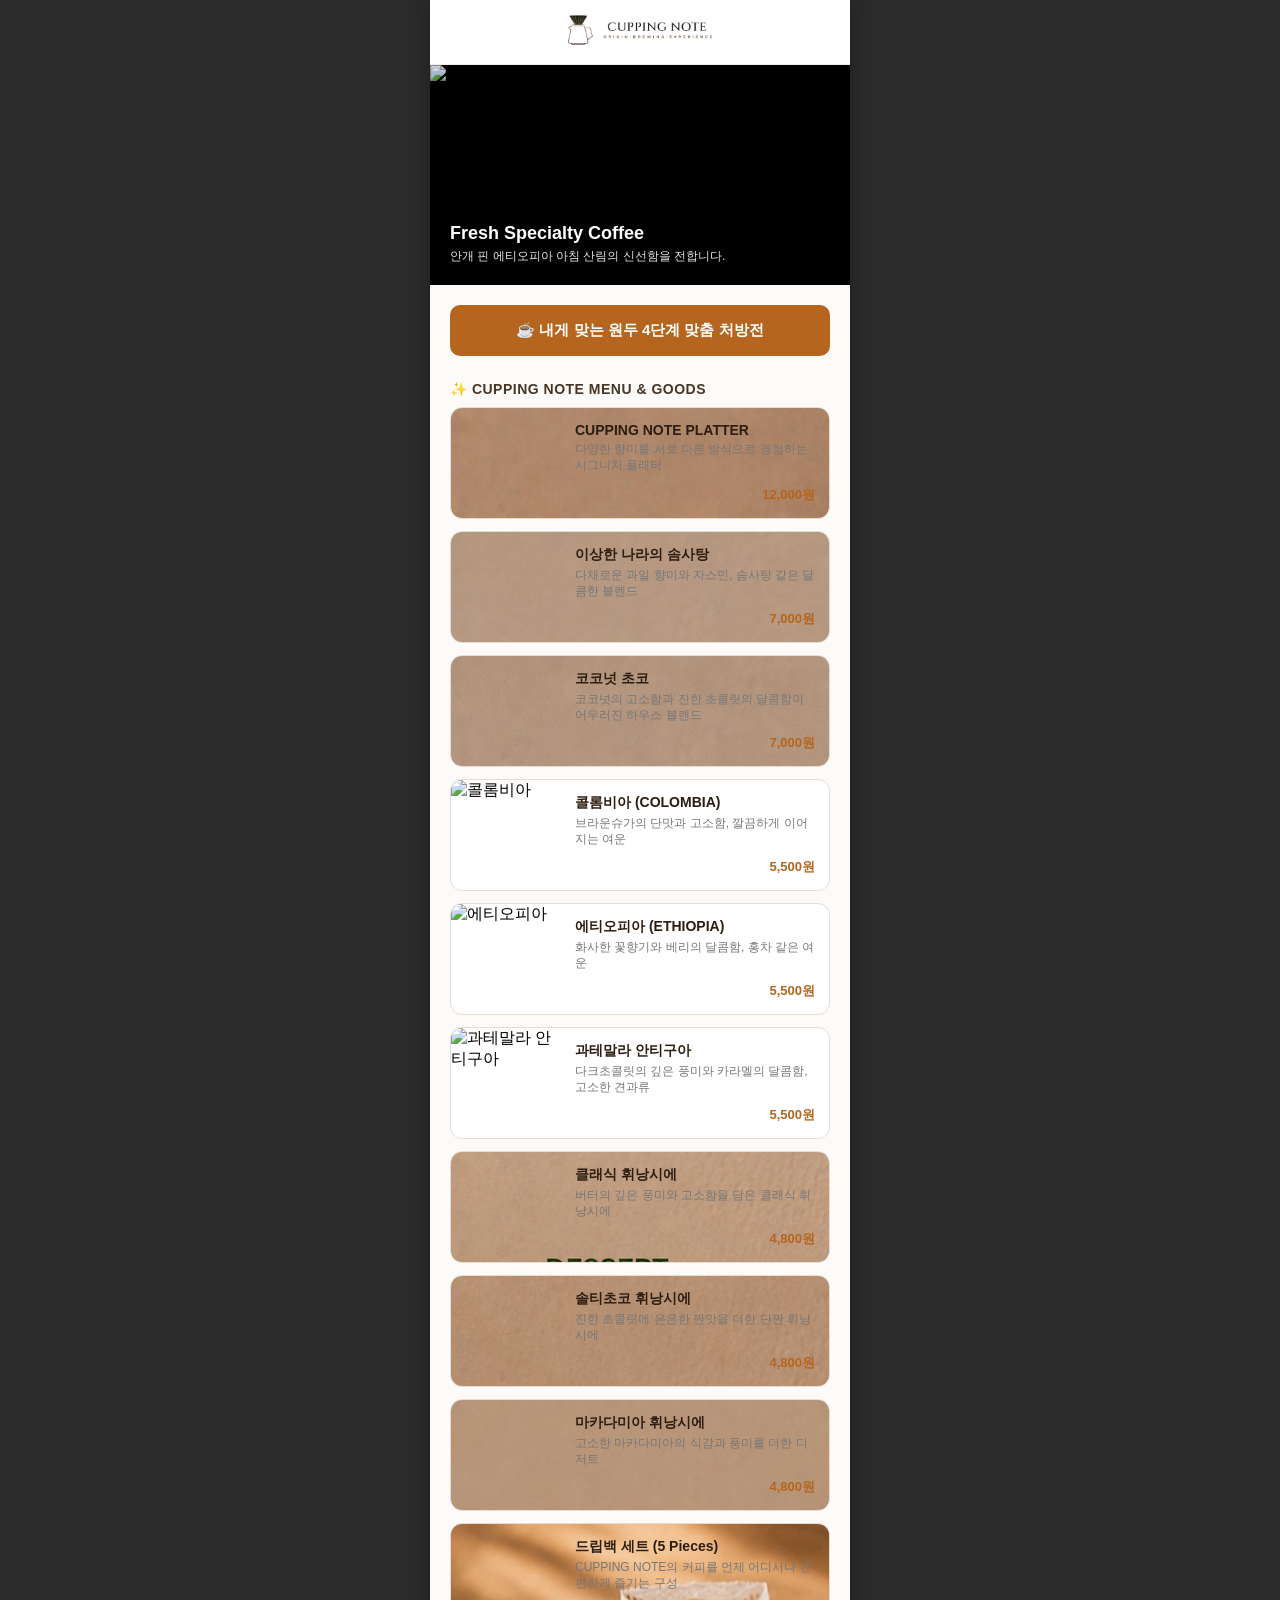
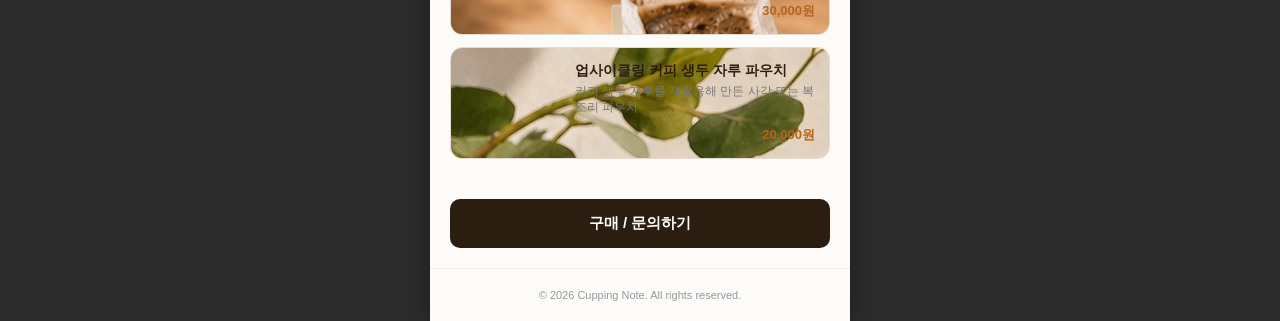
==== index.html @ 10b582a9 "Update index.html" ====
<!DOCTYPE html>
<html lang="ko">
<head>
    <meta charset="UTF-8">
    <meta name="viewport" content="width=device-width, initial-scale=1.0">
    <title>커핑노트 - Cupping Note</title>
    <link rel="stylesheet" href="style.css">
</head>
<body>

    <div class="mobile-container">
        <!-- 상단 로고 영역 -->
        <header>
            <img src="img/logo.png" alt="CUPPING NOTE" class="top-logo">
        </header>

        <!-- 감성 슬라이더 영역 -->
        <div class="slider-container">
            <div class="slider-track" id="sliderTrack">
                <div class="slide"><img src="https://images.unsplash.com/photo-1506744038136-46273834b3fb?auto=format&fit=crop&w=800&q=80" alt="안개 핀 아침 산림"></div>
                <div class="slide"><img src="https://images.unsplash.com/photo-1502082553048-f009c37129b9?auto=format&fit=crop&w=800&q=80" alt="에티오피아 아침 숲"></div>
                <div class="slide"><img src="https://images.unsplash.com/photo-1447933601403-0c6688de566e?auto=format&fit=crop&w=800&q=80" alt="신선한 로스팅 원두"></div>
                <div class="slide"><img src="https://images.unsplash.com/photo-1495474472287-4d71bcdd2085?auto=format&fit=crop&w=800&q=80" alt="스페셜티 커피 추출"></div>
            </div>
            <div class="slider-caption">
                <h2>Fresh Specialty Coffee</h2>
                <p>안개 핀 에티오피아 아침 산림의 신선함을 전합니다.</p>
            </div>
        </div>

        <!-- 4단계 원두 취향 진단 페이지로 가는 버튼 -->
        <div style="padding: 20px 20px 0 20px;">
            <button class="btn-order" onclick="location.href='recommend.html'" style="background-color: #b5651d; font-size: 15px; padding: 16px;">☕ 내게 맞는 원두 4단계 맞춤 처방전</button>
        </div>

        <!-- 전체 메뉴 리스트 -->
        <div class="section-title">✨ CUPPING NOTE MENU & GOODS</div>
        <div class="product-list">
            
            <!-- 플래터 -->
            <div class="product-card" onclick="location.href='detail.html?item=platter'">
                <div class="product-img-box">
                    <img src="img/KakaoTalk_20260820_190705199_06.jpg" alt="플래터">
                </div>
                <div class="product-info">
                    <div>
                        <div class="product-name">CUPPING NOTE PLATTER</div>
                        <div class="product-desc">다양한 향미를 서로 다른 방식으로 경험하는 시그니처 플래터</div>
                    </div>
                    <div class="product-price">12,000원</div>
                </div>
            </div>

            <!-- 스페셜 블렌드 1 -->
            <div class="product-card" onclick="location.href='detail.html?item=cottoncandy'">
                <div class="product-img-box">
                    <img src="img/KakaoTalk_20260821_161745910_08.jpg" alt="이상한 나라의 솜사탕">
                </div>
                <div class="product-info">
                    <div>
                        <div class="product-name">이상한 나라의 솜사탕</div>
                        <div class="product-desc">다채로운 과일 향미와 자스민, 솜사탕 같은 달콤한 블렌드</div>
                    </div>
                    <div class="product-price">7,000원</div>
                </div>
            </div>

            <!-- 스페셜 블렌드 2 -->
            <div class="product-card" onclick="location.href='detail.html?item=coconutchoco'">
                <div class="product-img-box">
                    <img src="img/KakaoTalk_20260821_161745910.jpg" alt="코코넛 초코">
                </div>
                <div class="product-info">
                    <div>
                        <div class="product-name">코코넛 초코</div>
                        <div class="product-desc">코코넛의 고소함과 진한 초콜릿의 달콤함이 어우러진 하우스 블렌드</div>
                    </div>
                    <div class="product-price">7,000원</div>
                </div>
            </div>

            <!-- 브루잉: 콜롬비아 -->
            <div class="product-card" onclick="location.href='detail.html?item=colombia'">
                <div class="product-img-box">
                    <img src="img/KakaoTalk_20260821_165741432_02.jpg" alt="콜롬비아">
                </div>
                <div class="product-info">
                    <div>
                        <div class="product-name">콜롬비아 (COLOMBIA)</div>
                        <div class="product-desc">브라운슈가의 단맛과 고소함, 깔끔하게 이어지는 여운</div>
                    </div>
                    <div class="product-price">5,500원</div>
                </div>
            </div>

            <!-- 브루잉: 에티오피아 -->
            <div class="product-card" onclick="location.href='detail.html?item=ethiopia'">
                <div class="product-img-box">
                    <img src="img/KakaoTalk_20260821_165741432_01.jpg" alt="에티오피아">
                </div>
                <div class="product-info">
                    <div>
                        <div class="product-name">에티오피아 (ETHIOPIA)</div>
                        <div class="product-desc">화사한 꽃향기와 베리의 달콤함, 홍차 같은 여운</div>
                    </div>
                    <div class="product-price">5,500원</div>
                </div>
            </div>

            <!-- 브루잉: 과테말라 -->
            <div class="product-card" onclick="location.href='detail.html?item=guatemala'">
                <div class="product-img-box">
                    <img src="img/KakaoTalk_20260821_165741432.jpg" alt="과테말라 안티구아">
                </div>
                <div class="product-info">
                    <div>
                        <div class="product-name">과테말라 안티구아</div>
                        <div class="product-desc">다크초콜릿의 깊은 풍미와 카라멜의 달콤함, 고소한 견과류</div>
                    </div>
                    <div class="product-price">5,500원</div>
                </div>
            </div>

            <!-- 디저트: 클래식 휘낭시에 -->
            <div class="product-card" onclick="location.href='detail.html?item=classic'">
                <div class="product-img-box">
                    <img src="img/KakaoTalk_20260821_161936784_04.jpg" alt="클래식 휘낭시에">
                </div>
                <div class="product-info">
                    <div>
                        <div class="product-name">클래식 휘낭시에</div>
                        <div class="product-desc">버터의 깊은 풍미와 고소함을 담은 클래식 휘낭시에</div>
                    </div>
                    <div class="product-price">4,800원</div>
                </div>
            </div>

            <!-- 디저트: 솔티초코 휘낭시에 -->
            <div class="product-card" onclick="location.href='detail.html?item=saltychoco'">
                <div class="product-img-box">
                    <img src="img/KakaoTalk_20260821_161936784_02.jpg" alt="솔티초코 휘낭시에">
                </div>
                <div class="product-info">
                    <div>
                        <div class="product-name">솔티초코 휘낭시에</div>
                        <div class="product-desc">진한 초콜릿에 은은한 짠맛을 더한 단짠 휘낭시에</div>
                    </div>
                    <div class="product-price">4,800원</div>
                </div>
            </div>

            <!-- 디저트: 마카다미아 휘낭시에 -->
            <div class="product-card" onclick="location.href='detail.html?item=macadamia'">
                <div class="product-img-box">
                    <img src="img/KakaoTalk_20260821_161936784.jpg" alt="마카다미아 휘낭시에">
                </div>
                <div class="product-info">
                    <div>
                        <div class="product-name">마카다미아 휘낭시에</div>
                        <div class="product-desc">고소한 마카다미아의 식감과 풍미를 더한 디저트</div>
                    </div>
                    <div class="product-price">4,800원</div>
                </div>
            </div>

            <!-- 굿즈: 드립백 세트 -->
            <div class="product-card" onclick="location.href='detail.html?item=dripbagset'">
                <div class="product-img-box">
                    <img src="img/KakaoTalk_20260820_190705199.jpg" alt="드립백 세트">
                </div>
                <div class="product-info">
                    <div>
                        <div class="product-name">드립백 세트 (5 Pieces)</div>
                        <div class="product-desc">CUPPING NOTE의 커피를 언제 어디서나 간편하게 즐기는 구성</div>
                    </div>
                    <div class="product-price">30,000원</div>
                </div>
            </div>

            <!-- 굿즈: 업사이클링 파우치 -->
            <div class="product-card" onclick="location.href='detail.html?item=pouch'">
                <div class="product-img-box">
                    <img src="img/KakaoTalk_20260821_161634935_06.jpg" alt="업사이클링 파우치">
                </div>
                <div class="product-info">
                    <div>
                        <div class="product-name">업사이클링 커피 생두 자루 파우치</div>
                        <div class="product-desc">커피 생두 자루를 재활용해 만든 사각 또는 복조리 파우치</div>
                    </div>
                    <div class="product-price">20,000원</div>
                </div>
            </div>

        </div>

        <div class="order-btn-area">
            <button class="btn-order" onclick="alert('문의하기 서비스 준비중입니다.')">구매 / 문의하기</button>
        </div>

        <footer>
            &copy; 2026 Cupping Note. All rights reserved.
        </footer>
    </div>

    <script>
        const track = document.getElementById('sliderTrack');
        const slides = document.querySelectorAll('.slide');
        let currentIndex = 0;
        function moveSlider() {
            currentIndex++;
            if (currentIndex >= slides.length) { currentIndex = 0; }
            track.style.transform = `translateX(-${currentIndex * 100}%)`;
        }
        setInterval(moveSlider, 3000);
    </script>
</body>
</html>
---- style.css ----
/* 기본 초기화 및 폰트 설정 */
* {
    box-sizing: border-box;
    margin: 0;
    padding: 0;
    font-family: 'Apple SD Gothic Neo', 'Malgun Gothic', sans-serif;
}

body {
    background-color: #2b2b2b;
    display: flex;
    justify-content: center;
    align-items: center;
    min-height: 100vh;
}

/* 모바일 화면 컨테이너 (스마트폰 비율) */
.mobile-container {
    width: 100%;
    max-width: 420px;
    background-color: #fcfbfa;
    min-height: 100vh;
    box-shadow: 0 0 20px rgba(0,0,0,0.3);
    position: relative;
    display: flex;
    flex-direction: column;
    justify-content: space-between;
}

/* 상단 로고 영역 */
header {
    background-color: #ffffff;
    padding: 15px;
    text-align: center;
    border-bottom: 1px solid #eee;
}

.top-logo {
    height: 30px;
    object-fit: contain;
}

/* 감성 슬라이더 영역 */
.slider-container {
    position: relative;
    width: 100%;
    height: 220px;
    overflow: hidden;
    background-color: #000;
}

.slider-track {
    display: flex;
    width: 100%;
    height: 100%;
    transition: transform 0.5s ease-in-out;
}

.slide {
    min-width: 100%;
    height: 100%;
}

.slide img {
    width: 100%;
    height: 100%;
    object-fit: cover;
    opacity: 0.85;
}

.slider-caption {
    position: absolute;
    bottom: 20px;
    left: 20px;
    color: #ffffff;
    text-shadow: 0 2px 4px rgba(0,0,0,0.6);
}

.slider-caption h2 {
    font-size: 18px;
    margin-bottom: 4px;
}

.slider-caption p {
    font-size: 12px;
    opacity: 0.9;
}

/* 섹션 타이틀 */
.section-title {
    padding: 25px 20px 10px 20px;
    font-size: 14px;
    font-weight: 700;
    color: #4a3525;
    letter-spacing: 0.5px;
}

/* 상품 리스트 영역 */
.product-list {
    padding: 0 20px 20px 20px;
    display: flex;
    flex-direction: column;
    gap: 12px;
}

/* 개별 상품 카드 */
.product-card {
    display: flex;
    background: #ffffff;
    border: 1px solid #e5dcd3;
    border-radius: 12px;
    overflow: hidden;
    cursor: pointer;
    transition: transform 0.1s ease, box-shadow 0.1s ease;
}

.product-card:active {
    transform: scale(0.98);
}

.product-img-box {
    flex-shrink: 0;
    width: 110px;
    height: 110px;
}

.product-info {
    padding: 14px;
    display: flex;
    flex-direction: column;
    justify-content: space-between;
    flex-grow: 1;
}

.product-name {
    font-size: 14px;
    font-weight: 700;
    color: #2c1d11;
    margin-bottom: 4px;
}

.product-desc {
    font-size: 12px;
    color: #777777;
    line-height: 1.3;
    display: -webkit-box;
    -webkit-line-clamp: 2;
    -webkit-box-orient: vertical;
    overflow: hidden;
}

.product-price {
    font-size: 13px;
    font-weight: 700;
    color: #b5651d;
    text-align: right;
}

/* 하단 주문 버튼 영역 */
.order-btn-area {
    padding: 20px;
}

.btn-order {
    width: 100%;
    padding: 15px;
    background-color: #2c1d11;
    color: #ffffff;
    border: none;
    border-radius: 10px;
    font-size: 15px;
    font-weight: 600;
    cursor: pointer;
    text-align: center;
    transition: background 0.2s;
}

.btn-order:hover {
    background-color: #4a3525;
}

/* 푸터 */
footer {
    text-align: center;
    padding: 20px;
    font-size: 11px;
    color: #999;
    border-top: 1px solid #eee;
    background: #fcfbfa;
}
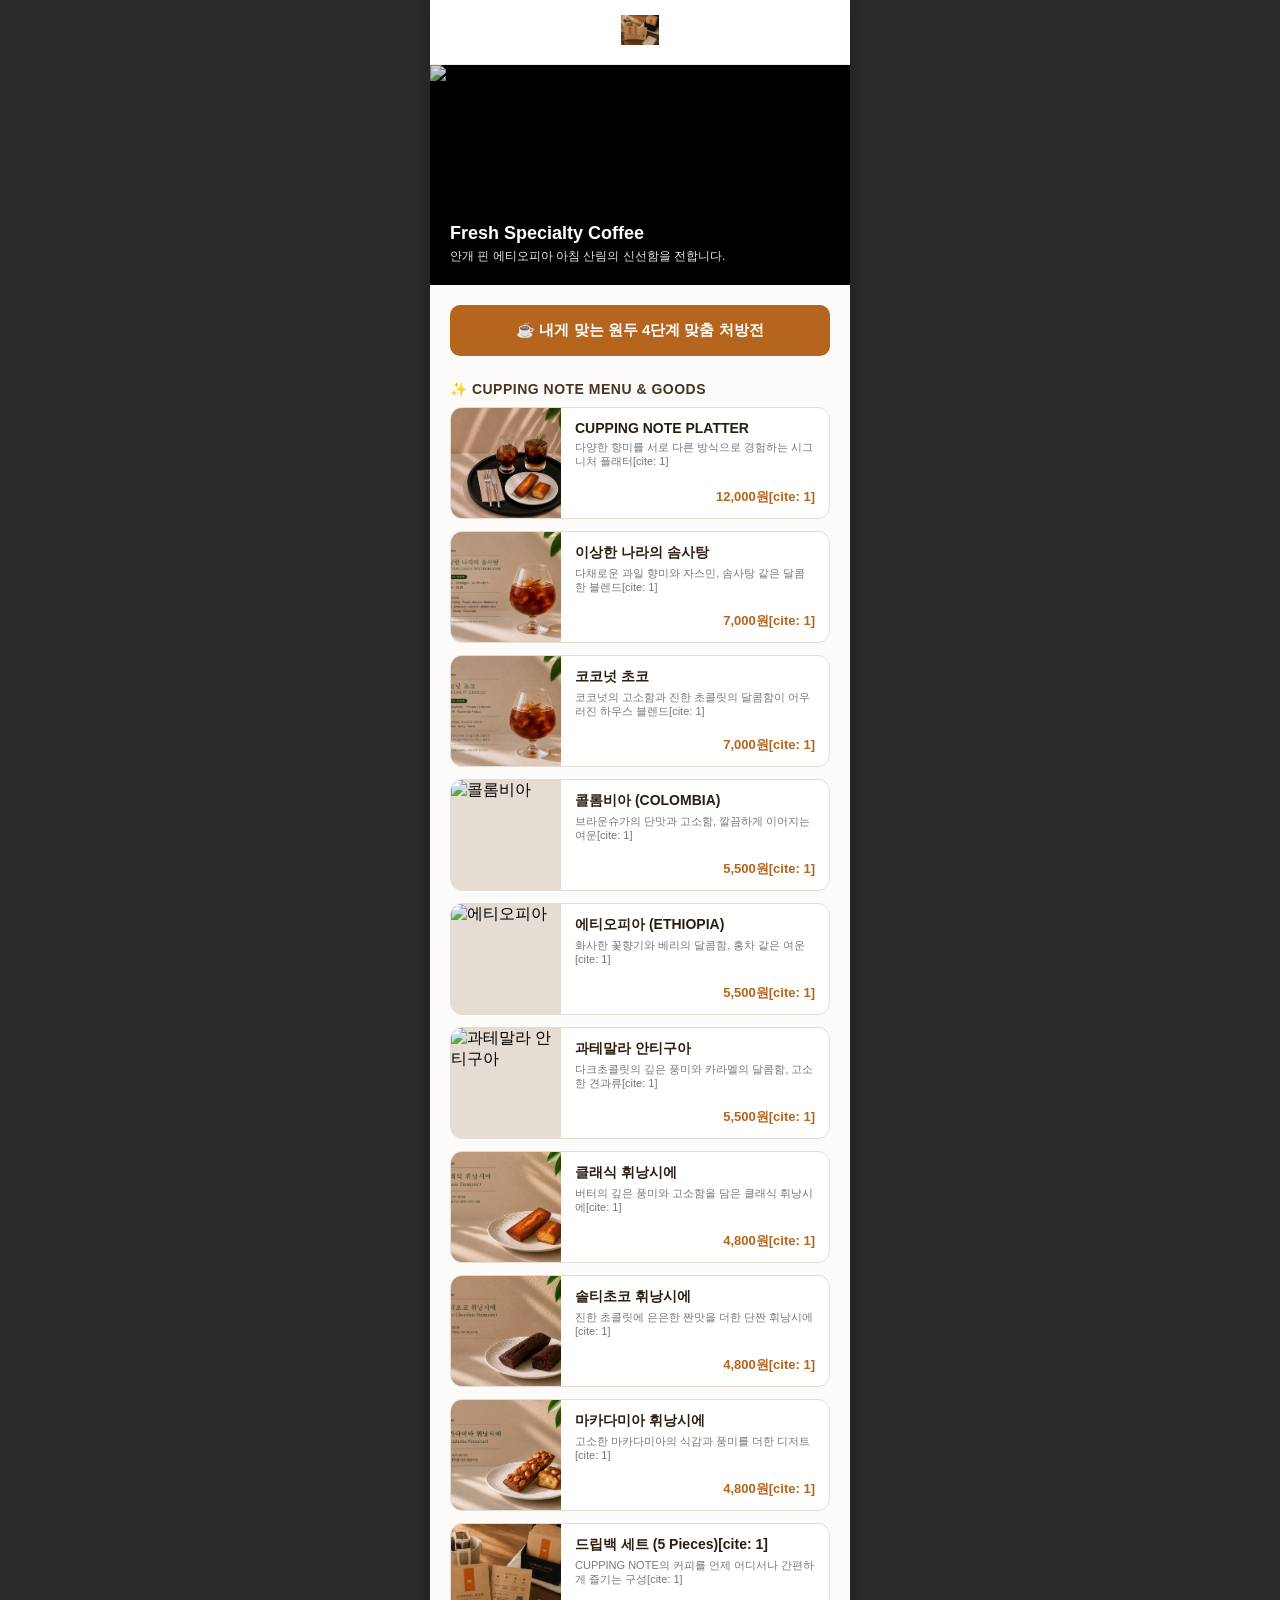
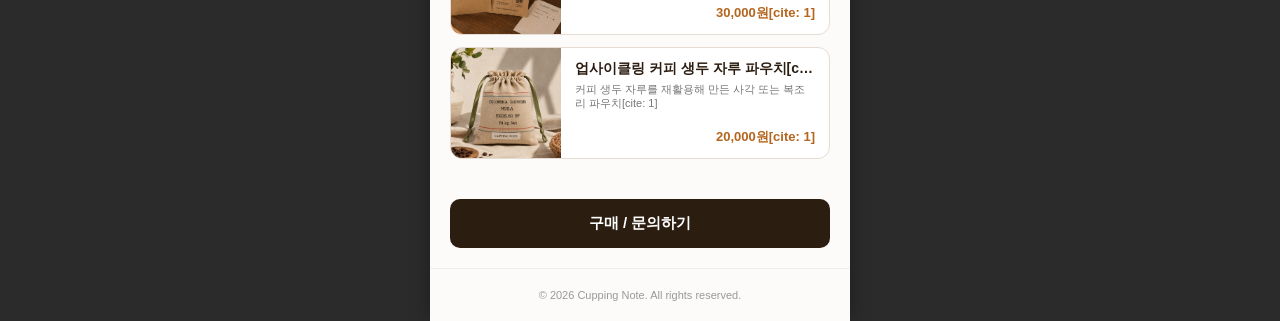
==== commit 7a5399e1: "Update index.html" ====
--- a/index.html
+++ b/index.html
@@ -11,7 +11,7 @@
     <div class="mobile-container">
         <!-- 상단 로고 영역 -->
         <header>
-            <img src="img/logo.png" alt="CUPPING NOTE" class="top-logo">
+            <img src="img/KakaoTalk_20260820_190705199.jpg" alt="CUPPING NOTE" class="top-logo">
         </header>
 
         <!-- 감성 슬라이더 영역 -->
@@ -45,9 +45,9 @@
                 <div class="product-info">
                     <div>
                         <div class="product-name">CUPPING NOTE PLATTER</div>
-                        <div class="product-desc">다양한 향미를 서로 다른 방식으로 경험하는 시그니처 플래터</div>
-                    </div>
-                    <div class="product-price">12,000원</div>
+                        <div class="product-desc">다양한 향미를 서로 다른 방식으로 경험하는 시그니처 플래터[cite: 1]</div>
+                    </div>
+                    <div class="product-price">12,000원[cite: 1]</div>
                 </div>
             </div>
 
@@ -59,9 +59,9 @@
                 <div class="product-info">
                     <div>
                         <div class="product-name">이상한 나라의 솜사탕</div>
-                        <div class="product-desc">다채로운 과일 향미와 자스민, 솜사탕 같은 달콤한 블렌드</div>
-                    </div>
-                    <div class="product-price">7,000원</div>
+                        <div class="product-desc">다채로운 과일 향미와 자스민, 솜사탕 같은 달콤한 블렌드[cite: 1]</div>
+                    </div>
+                    <div class="product-price">7,000원[cite: 1]</div>
                 </div>
             </div>
 
@@ -73,9 +73,9 @@
                 <div class="product-info">
                     <div>
                         <div class="product-name">코코넛 초코</div>
-                        <div class="product-desc">코코넛의 고소함과 진한 초콜릿의 달콤함이 어우러진 하우스 블렌드</div>
-                    </div>
-                    <div class="product-price">7,000원</div>
+                        <div class="product-desc">코코넛의 고소함과 진한 초콜릿의 달콤함이 어우러진 하우스 블렌드[cite: 1]</div>
+                    </div>
+                    <div class="product-price">7,000원[cite: 1]</div>
                 </div>
             </div>
 
@@ -87,9 +87,9 @@
                 <div class="product-info">
                     <div>
                         <div class="product-name">콜롬비아 (COLOMBIA)</div>
-                        <div class="product-desc">브라운슈가의 단맛과 고소함, 깔끔하게 이어지는 여운</div>
-                    </div>
-                    <div class="product-price">5,500원</div>
+                        <div class="product-desc">브라운슈가의 단맛과 고소함, 깔끔하게 이어지는 여운[cite: 1]</div>
+                    </div>
+                    <div class="product-price">5,500원[cite: 1]</div>
                 </div>
             </div>
 
@@ -101,9 +101,9 @@
                 <div class="product-info">
                     <div>
                         <div class="product-name">에티오피아 (ETHIOPIA)</div>
-                        <div class="product-desc">화사한 꽃향기와 베리의 달콤함, 홍차 같은 여운</div>
-                    </div>
-                    <div class="product-price">5,500원</div>
+                        <div class="product-desc">화사한 꽃향기와 베리의 달콤함, 홍차 같은 여운[cite: 1]</div>
+                    </div>
+                    <div class="product-price">5,500원[cite: 1]</div>
                 </div>
             </div>
 
@@ -115,9 +115,9 @@
                 <div class="product-info">
                     <div>
                         <div class="product-name">과테말라 안티구아</div>
-                        <div class="product-desc">다크초콜릿의 깊은 풍미와 카라멜의 달콤함, 고소한 견과류</div>
-                    </div>
-                    <div class="product-price">5,500원</div>
+                        <div class="product-desc">다크초콜릿의 깊은 풍미와 카라멜의 달콤함, 고소한 견과류[cite: 1]</div>
+                    </div>
+                    <div class="product-price">5,500원[cite: 1]</div>
                 </div>
             </div>
 
@@ -129,9 +129,9 @@
                 <div class="product-info">
                     <div>
                         <div class="product-name">클래식 휘낭시에</div>
-                        <div class="product-desc">버터의 깊은 풍미와 고소함을 담은 클래식 휘낭시에</div>
-                    </div>
-                    <div class="product-price">4,800원</div>
+                        <div class="product-desc">버터의 깊은 풍미와 고소함을 담은 클래식 휘낭시에[cite: 1]</div>
+                    </div>
+                    <div class="product-price">4,800원[cite: 1]</div>
                 </div>
             </div>
 
@@ -143,9 +143,9 @@
                 <div class="product-info">
                     <div>
                         <div class="product-name">솔티초코 휘낭시에</div>
-                        <div class="product-desc">진한 초콜릿에 은은한 짠맛을 더한 단짠 휘낭시에</div>
-                    </div>
-                    <div class="product-price">4,800원</div>
+                        <div class="product-desc">진한 초콜릿에 은은한 짠맛을 더한 단짠 휘낭시에[cite: 1]</div>
+                    </div>
+                    <div class="product-price">4,800원[cite: 1]</div>
                 </div>
             </div>
 
@@ -157,9 +157,9 @@
                 <div class="product-info">
                     <div>
                         <div class="product-name">마카다미아 휘낭시에</div>
-                        <div class="product-desc">고소한 마카다미아의 식감과 풍미를 더한 디저트</div>
-                    </div>
-                    <div class="product-price">4,800원</div>
+                        <div class="product-desc">고소한 마카다미아의 식감과 풍미를 더한 디저트[cite: 1]</div>
+                    </div>
+                    <div class="product-price">4,800원[cite: 1]</div>
                 </div>
             </div>
 
@@ -170,10 +170,10 @@
                 </div>
                 <div class="product-info">
                     <div>
-                        <div class="product-name">드립백 세트 (5 Pieces)</div>
-                        <div class="product-desc">CUPPING NOTE의 커피를 언제 어디서나 간편하게 즐기는 구성</div>
-                    </div>
-                    <div class="product-price">30,000원</div>
+                        <div class="product-name">드립백 세트 (5 Pieces)[cite: 1]</div>
+                        <div class="product-desc">CUPPING NOTE의 커피를 언제 어디서나 간편하게 즐기는 구성[cite: 1]</div>
+                    </div>
+                    <div class="product-price">30,000원[cite: 1]</div>
                 </div>
             </div>
 
@@ -184,10 +184,10 @@
                 </div>
                 <div class="product-info">
                     <div>
-                        <div class="product-name">업사이클링 커피 생두 자루 파우치</div>
-                        <div class="product-desc">커피 생두 자루를 재활용해 만든 사각 또는 복조리 파우치</div>
-                    </div>
-                    <div class="product-price">20,000원</div>
+                        <div class="product-name">업사이클링 커피 생두 자루 파우치[cite: 1]</div>
+                        <div class="product-desc">커피 생두 자루를 재활용해 만든 사각 또는 복조리 파우치[cite: 1]</div>
+                    </div>
+                    <div class="product-price">20,000원[cite: 1]</div>
                 </div>
             </div>
 
--- a/style.css
+++ b/style.css
@@ -103,9 +103,10 @@
     gap: 12px;
 }
 
-/* 개별 상품 카드 */
+/* 개별 상품 카드 구조 고정 */
 .product-card {
     display: flex;
+    align-items: stretch;
     background: #ffffff;
     border: 1px solid #e5dcd3;
     border-radius: 12px;
@@ -118,18 +119,33 @@
     transform: scale(0.98);
 }
 
+/* 이미지 박스 크기 및 비율 엄격 고정 */
 .product-img-box {
-    flex-shrink: 0;
+    flex: 0 0 110px;
     width: 110px;
     height: 110px;
-}
-
+    background: #e5dcd3;
+    position: relative;
+    overflow: hidden;
+}
+
+.product-img-box img {
+    position: absolute;
+    top: 0;
+    left: 0;
+    width: 100%;
+    height: 100%;
+    object-fit: cover;
+}
+
+/* 상품 텍스트 정보 영역 */
 .product-info {
-    padding: 14px;
+    padding: 12px 14px;
     display: flex;
     flex-direction: column;
     justify-content: space-between;
     flex-grow: 1;
+    min-width: 0; /* 텍스트 넘침 방지 */
 }
 
 .product-name {
@@ -137,10 +153,13 @@
     font-weight: 700;
     color: #2c1d11;
     margin-bottom: 4px;
+    white-space: nowrap;
+    overflow: hidden;
+    text-overflow: ellipsis;
 }
 
 .product-desc {
-    font-size: 12px;
+    font-size: 11px;
     color: #777777;
     line-height: 1.3;
     display: -webkit-box;
@@ -154,6 +173,7 @@
     font-weight: 700;
     color: #b5651d;
     text-align: right;
+    margin-top: 4px;
 }
 
 /* 하단 주문 버튼 영역 */
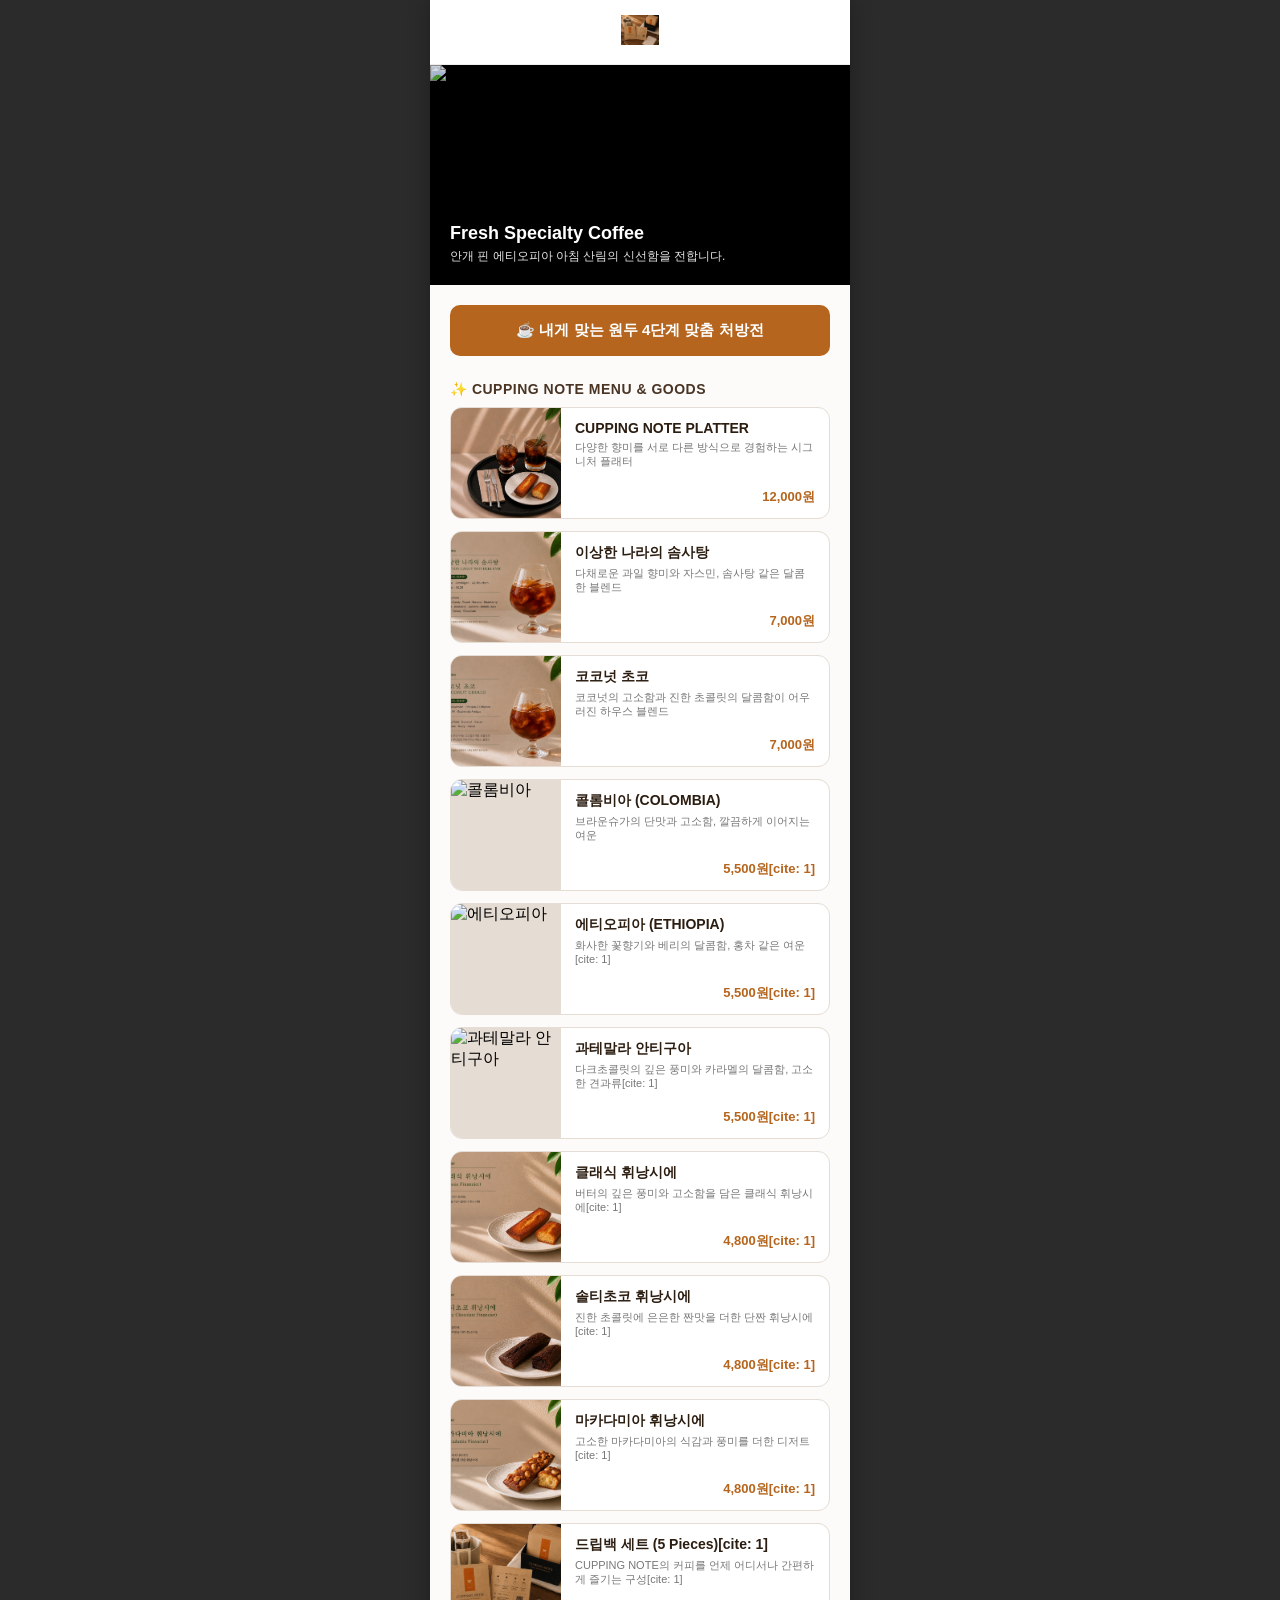
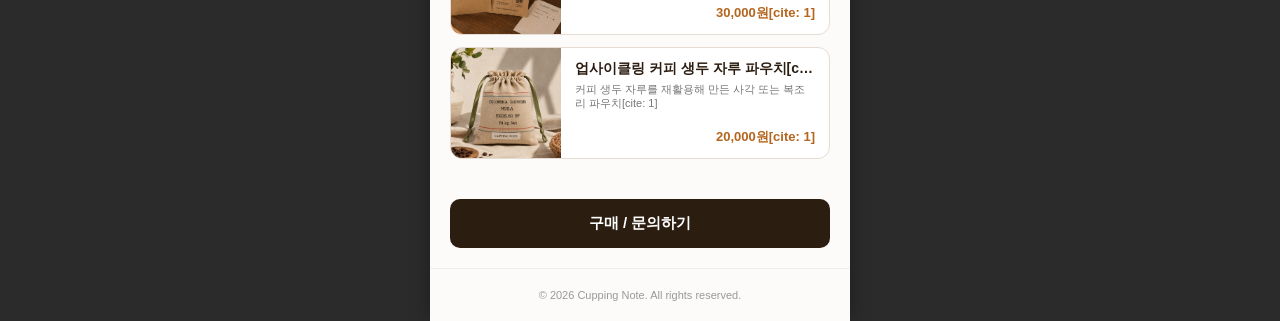
==== commit ef76961e: "Update index.html" ====
--- a/index.html
+++ b/index.html
@@ -45,9 +45,9 @@
                 <div class="product-info">
                     <div>
                         <div class="product-name">CUPPING NOTE PLATTER</div>
-                        <div class="product-desc">다양한 향미를 서로 다른 방식으로 경험하는 시그니처 플래터[cite: 1]</div>
-                    </div>
-                    <div class="product-price">12,000원[cite: 1]</div>
+                        <div class="product-desc">다양한 향미를 서로 다른 방식으로 경험하는 시그니처 플래터</div>
+                    </div>
+                    <div class="product-price">12,000원</div>
                 </div>
             </div>
 
@@ -59,9 +59,9 @@
                 <div class="product-info">
                     <div>
                         <div class="product-name">이상한 나라의 솜사탕</div>
-                        <div class="product-desc">다채로운 과일 향미와 자스민, 솜사탕 같은 달콤한 블렌드[cite: 1]</div>
-                    </div>
-                    <div class="product-price">7,000원[cite: 1]</div>
+                        <div class="product-desc">다채로운 과일 향미와 자스민, 솜사탕 같은 달콤한 블렌드</div>
+                    </div>
+                    <div class="product-price">7,000원</div>
                 </div>
             </div>
 
@@ -73,21 +73,21 @@
                 <div class="product-info">
                     <div>
                         <div class="product-name">코코넛 초코</div>
-                        <div class="product-desc">코코넛의 고소함과 진한 초콜릿의 달콤함이 어우러진 하우스 블렌드[cite: 1]</div>
-                    </div>
-                    <div class="product-price">7,000원[cite: 1]</div>
+                        <div class="product-desc">코코넛의 고소함과 진한 초콜릿의 달콤함이 어우러진 하우스 블렌드</div>
+                    </div>
+                    <div class="product-price">7,000원</div>
                 </div>
             </div>
 
             <!-- 브루잉: 콜롬비아 -->
             <div class="product-card" onclick="location.href='detail.html?item=colombia'">
                 <div class="product-img-box">
-                    <img src="img/KakaoTalk_20260821_165741432_02.jpg" alt="콜롬비아">
+                    <img src="img/KakaoTalk_20260821_165741432_02_2.jpg" alt="콜롬비아">
                 </div>
                 <div class="product-info">
                     <div>
                         <div class="product-name">콜롬비아 (COLOMBIA)</div>
-                        <div class="product-desc">브라운슈가의 단맛과 고소함, 깔끔하게 이어지는 여운[cite: 1]</div>
+                        <div class="product-desc">브라운슈가의 단맛과 고소함, 깔끔하게 이어지는 여운</div>
                     </div>
                     <div class="product-price">5,500원[cite: 1]</div>
                 </div>
@@ -96,7 +96,7 @@
             <!-- 브루잉: 에티오피아 -->
             <div class="product-card" onclick="location.href='detail.html?item=ethiopia'">
                 <div class="product-img-box">
-                    <img src="img/KakaoTalk_20260821_165741432_01.jpg" alt="에티오피아">
+                    <img src="img/KakaoTalk_20260821_165741432_02.jpg" alt="에티오피아">
                 </div>
                 <div class="product-info">
                     <div>
@@ -110,7 +110,7 @@
             <!-- 브루잉: 과테말라 -->
             <div class="product-card" onclick="location.href='detail.html?item=guatemala'">
                 <div class="product-img-box">
-                    <img src="img/KakaoTalk_20260821_165741432.jpg" alt="과테말라 안티구아">
+                    <img src="img/KakaoTalk_20260821_165741432_2.jpg" alt="과테말라 안티구아">
                 </div>
                 <div class="product-info">
                     <div>
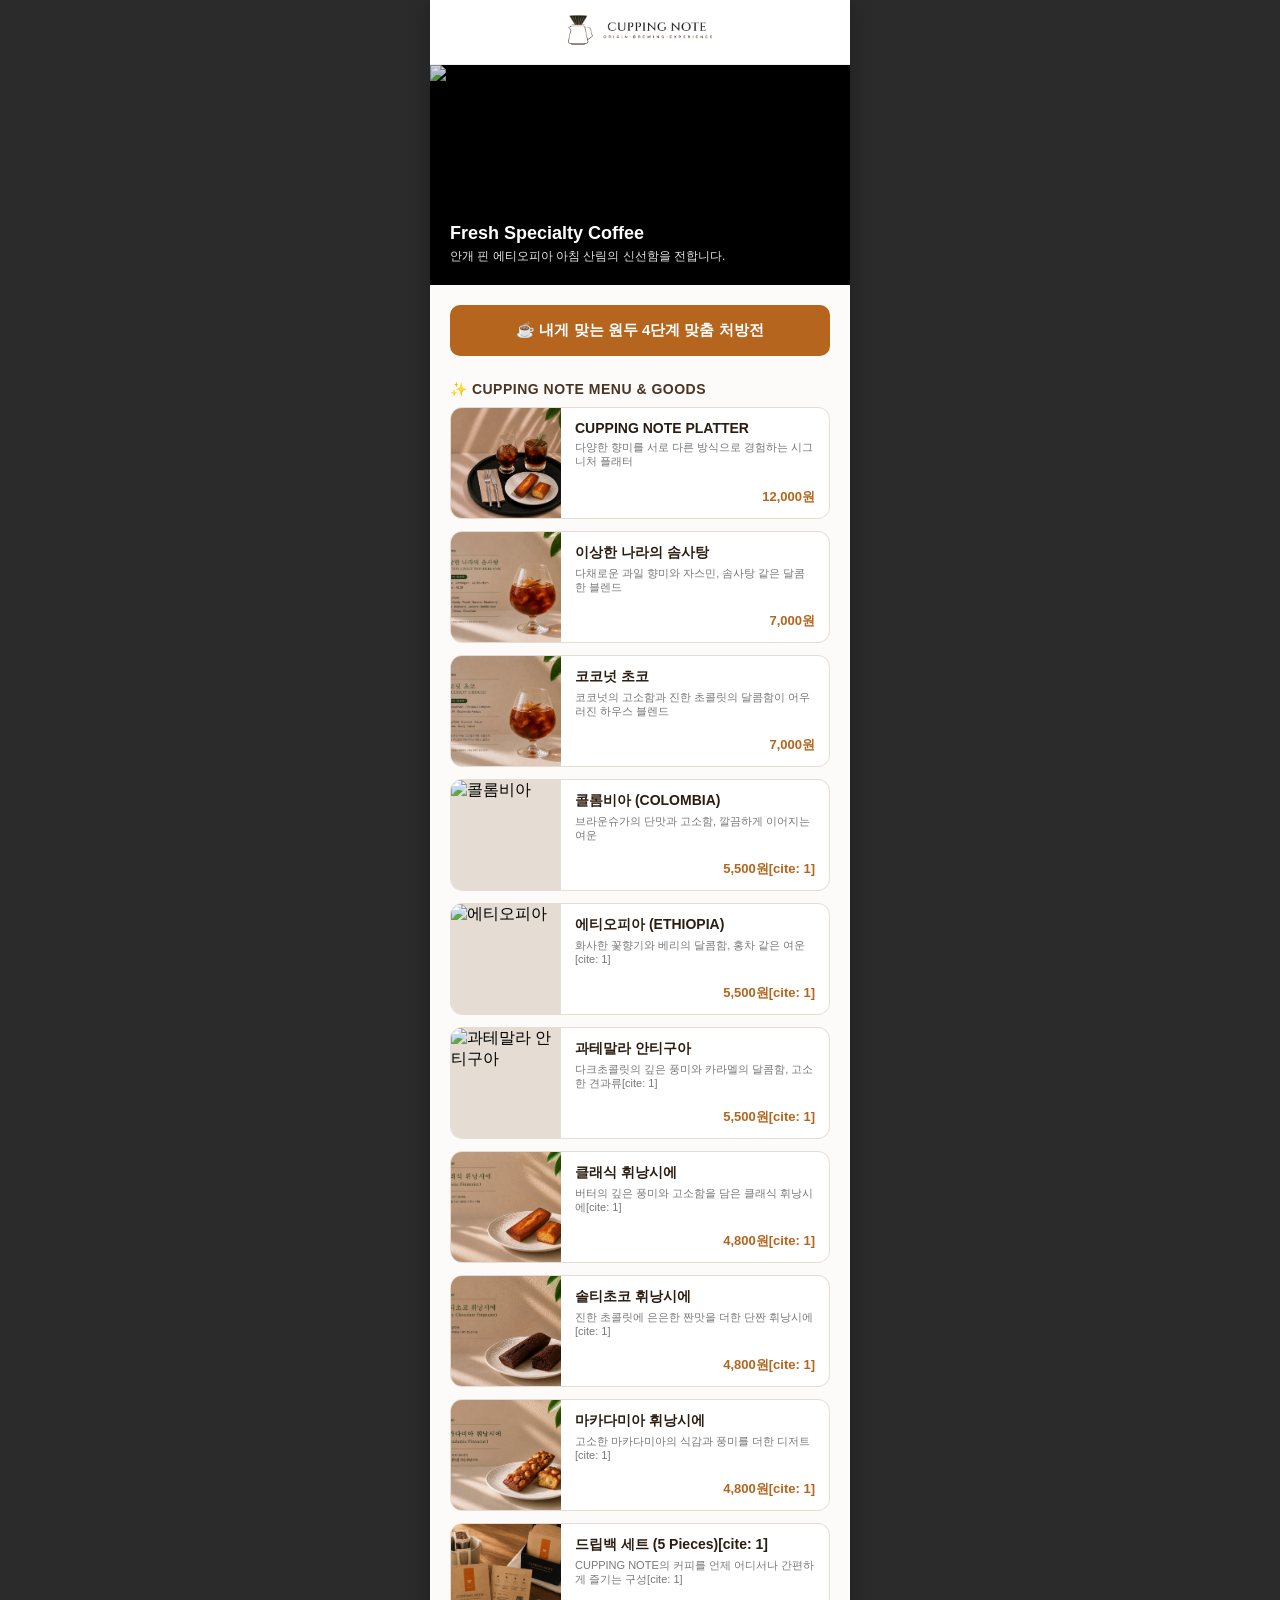
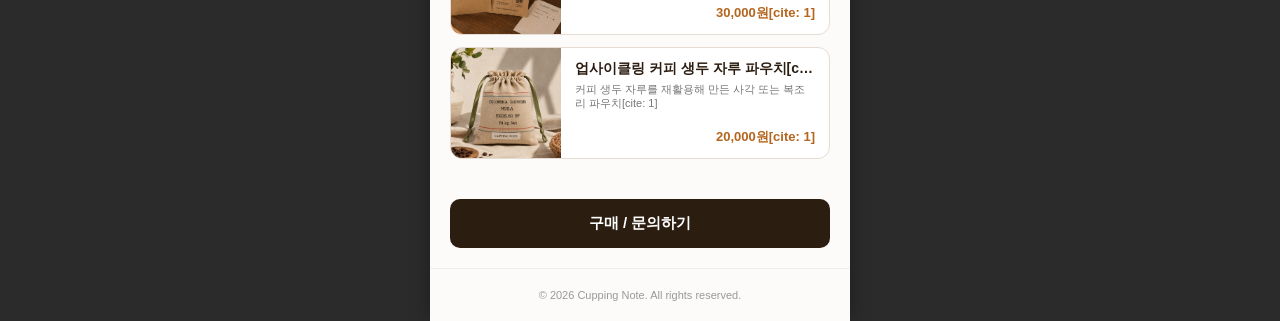
==== commit 61622cef: "Update index.html" ====
--- a/index.html
+++ b/index.html
@@ -11,7 +11,7 @@
     <div class="mobile-container">
         <!-- 상단 로고 영역 -->
         <header>
-            <img src="img/KakaoTalk_20260820_190705199.jpg" alt="CUPPING NOTE" class="top-logo">
+            <img src="img/logo.png" alt="CUPPING NOTE" class="top-logo">
         </header>
 
         <!-- 감성 슬라이더 영역 -->
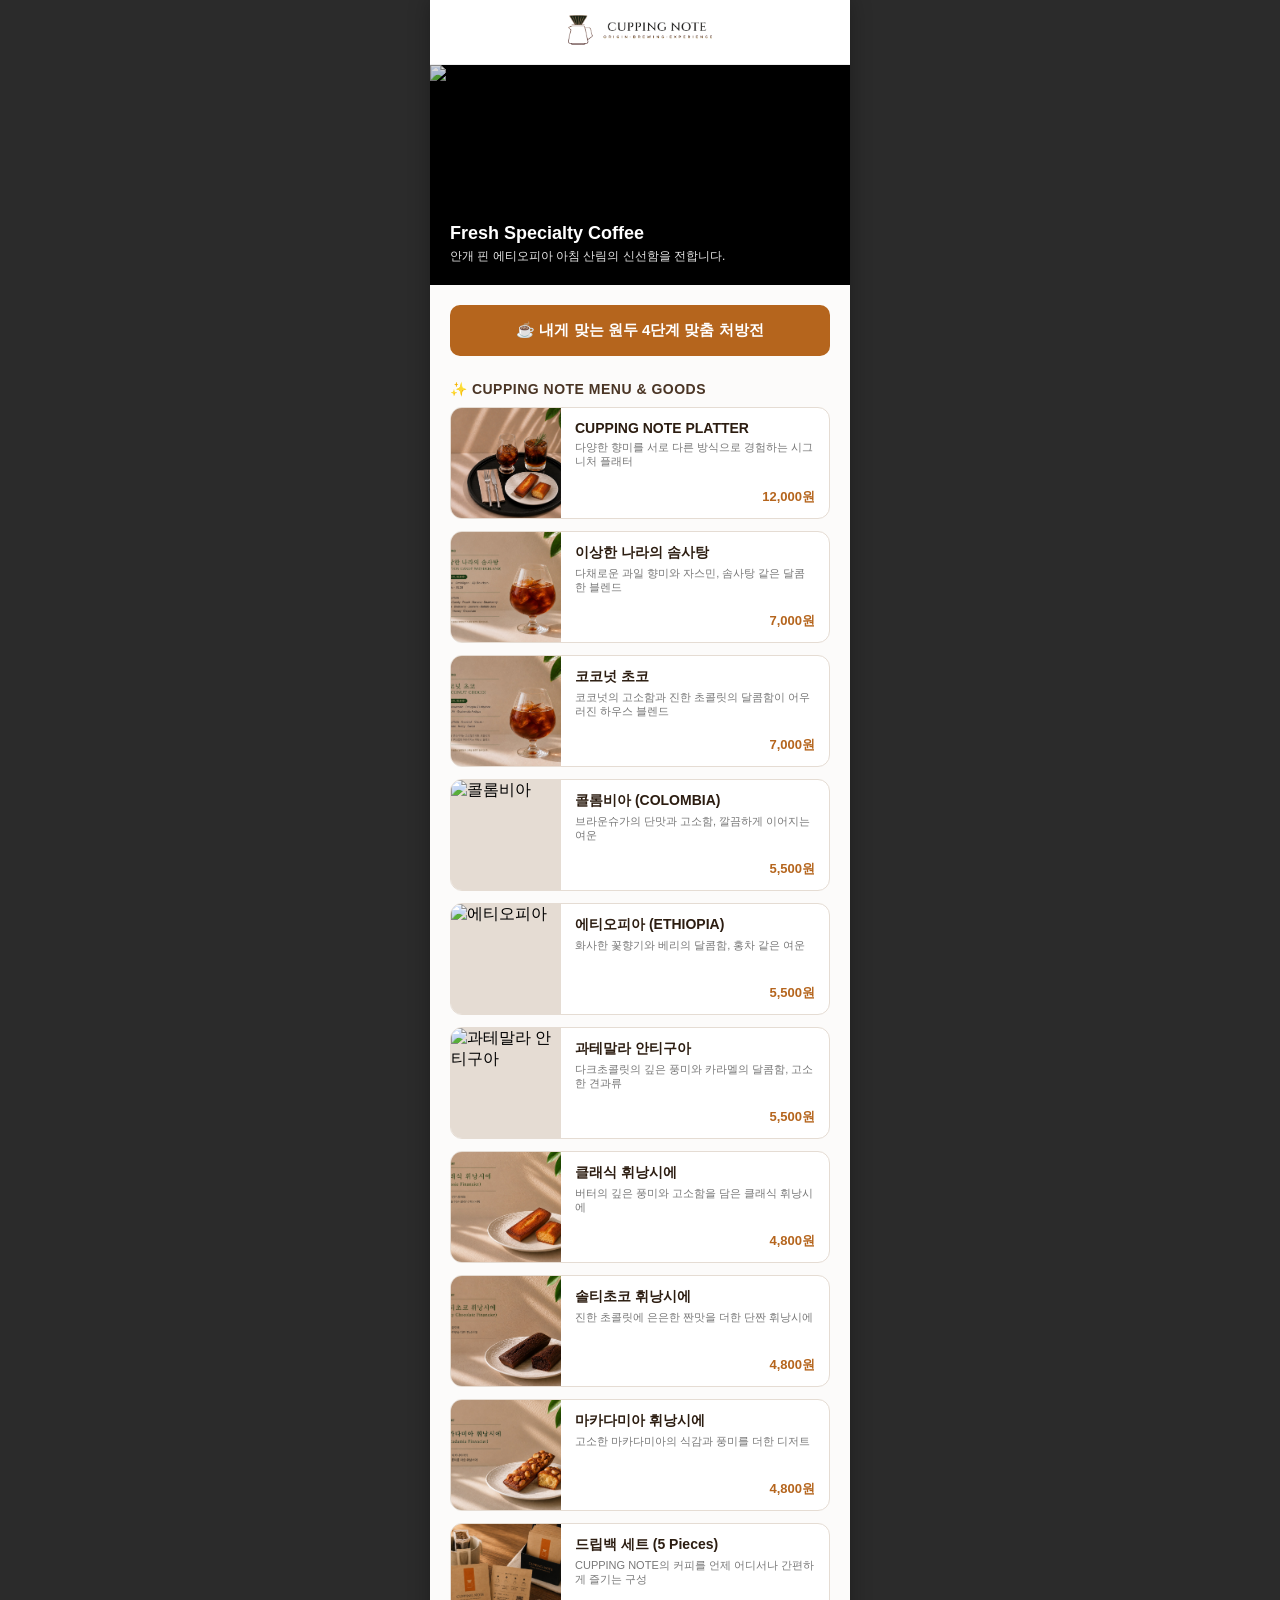
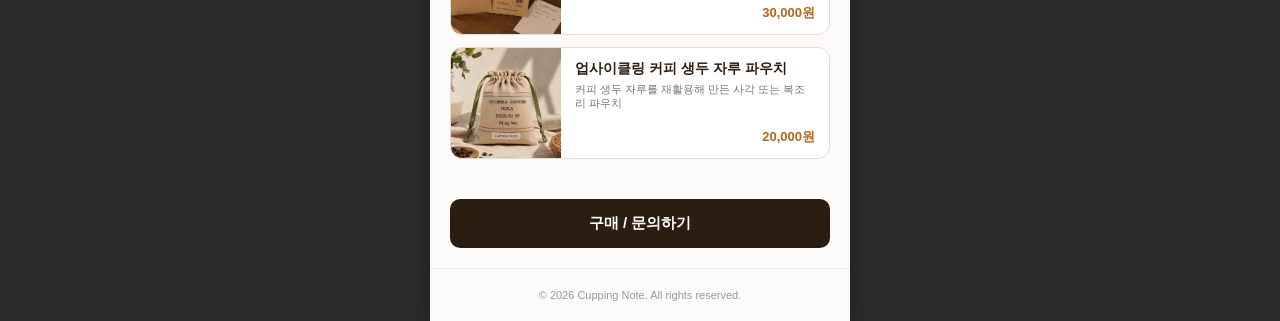
==== commit 1e2edcf1: "Update index.html" ====
--- a/index.html
+++ b/index.html
@@ -89,7 +89,7 @@
                         <div class="product-name">콜롬비아 (COLOMBIA)</div>
                         <div class="product-desc">브라운슈가의 단맛과 고소함, 깔끔하게 이어지는 여운</div>
                     </div>
-                    <div class="product-price">5,500원[cite: 1]</div>
+                    <div class="product-price">5,500원</div>
                 </div>
             </div>
 
@@ -101,9 +101,9 @@
                 <div class="product-info">
                     <div>
                         <div class="product-name">에티오피아 (ETHIOPIA)</div>
-                        <div class="product-desc">화사한 꽃향기와 베리의 달콤함, 홍차 같은 여운[cite: 1]</div>
-                    </div>
-                    <div class="product-price">5,500원[cite: 1]</div>
+                        <div class="product-desc">화사한 꽃향기와 베리의 달콤함, 홍차 같은 여운</div>
+                    </div>
+                    <div class="product-price">5,500원</div>
                 </div>
             </div>
 
@@ -115,9 +115,9 @@
                 <div class="product-info">
                     <div>
                         <div class="product-name">과테말라 안티구아</div>
-                        <div class="product-desc">다크초콜릿의 깊은 풍미와 카라멜의 달콤함, 고소한 견과류[cite: 1]</div>
-                    </div>
-                    <div class="product-price">5,500원[cite: 1]</div>
+                        <div class="product-desc">다크초콜릿의 깊은 풍미와 카라멜의 달콤함, 고소한 견과류</div>
+                    </div>
+                    <div class="product-price">5,500원</div>
                 </div>
             </div>
 
@@ -129,9 +129,9 @@
                 <div class="product-info">
                     <div>
                         <div class="product-name">클래식 휘낭시에</div>
-                        <div class="product-desc">버터의 깊은 풍미와 고소함을 담은 클래식 휘낭시에[cite: 1]</div>
-                    </div>
-                    <div class="product-price">4,800원[cite: 1]</div>
+                        <div class="product-desc">버터의 깊은 풍미와 고소함을 담은 클래식 휘낭시에</div>
+                    </div>
+                    <div class="product-price">4,800원</div>
                 </div>
             </div>
 
@@ -143,9 +143,9 @@
                 <div class="product-info">
                     <div>
                         <div class="product-name">솔티초코 휘낭시에</div>
-                        <div class="product-desc">진한 초콜릿에 은은한 짠맛을 더한 단짠 휘낭시에[cite: 1]</div>
-                    </div>
-                    <div class="product-price">4,800원[cite: 1]</div>
+                        <div class="product-desc">진한 초콜릿에 은은한 짠맛을 더한 단짠 휘낭시에</div>
+                    </div>
+                    <div class="product-price">4,800원</div>
                 </div>
             </div>
 
@@ -157,9 +157,9 @@
                 <div class="product-info">
                     <div>
                         <div class="product-name">마카다미아 휘낭시에</div>
-                        <div class="product-desc">고소한 마카다미아의 식감과 풍미를 더한 디저트[cite: 1]</div>
-                    </div>
-                    <div class="product-price">4,800원[cite: 1]</div>
+                        <div class="product-desc">고소한 마카다미아의 식감과 풍미를 더한 디저트</div>
+                    </div>
+                    <div class="product-price">4,800원</div>
                 </div>
             </div>
 
@@ -170,10 +170,10 @@
                 </div>
                 <div class="product-info">
                     <div>
-                        <div class="product-name">드립백 세트 (5 Pieces)[cite: 1]</div>
-                        <div class="product-desc">CUPPING NOTE의 커피를 언제 어디서나 간편하게 즐기는 구성[cite: 1]</div>
-                    </div>
-                    <div class="product-price">30,000원[cite: 1]</div>
+                        <div class="product-name">드립백 세트 (5 Pieces)</div>
+                        <div class="product-desc">CUPPING NOTE의 커피를 언제 어디서나 간편하게 즐기는 구성</div>
+                    </div>
+                    <div class="product-price">30,000원</div>
                 </div>
             </div>
 
@@ -184,10 +184,10 @@
                 </div>
                 <div class="product-info">
                     <div>
-                        <div class="product-name">업사이클링 커피 생두 자루 파우치[cite: 1]</div>
-                        <div class="product-desc">커피 생두 자루를 재활용해 만든 사각 또는 복조리 파우치[cite: 1]</div>
-                    </div>
-                    <div class="product-price">20,000원[cite: 1]</div>
+                        <div class="product-name">업사이클링 커피 생두 자루 파우치</div>
+                        <div class="product-desc">커피 생두 자루를 재활용해 만든 사각 또는 복조리 파우치</div>
+                    </div>
+                    <div class="product-price">20,000원</div>
                 </div>
             </div>
 
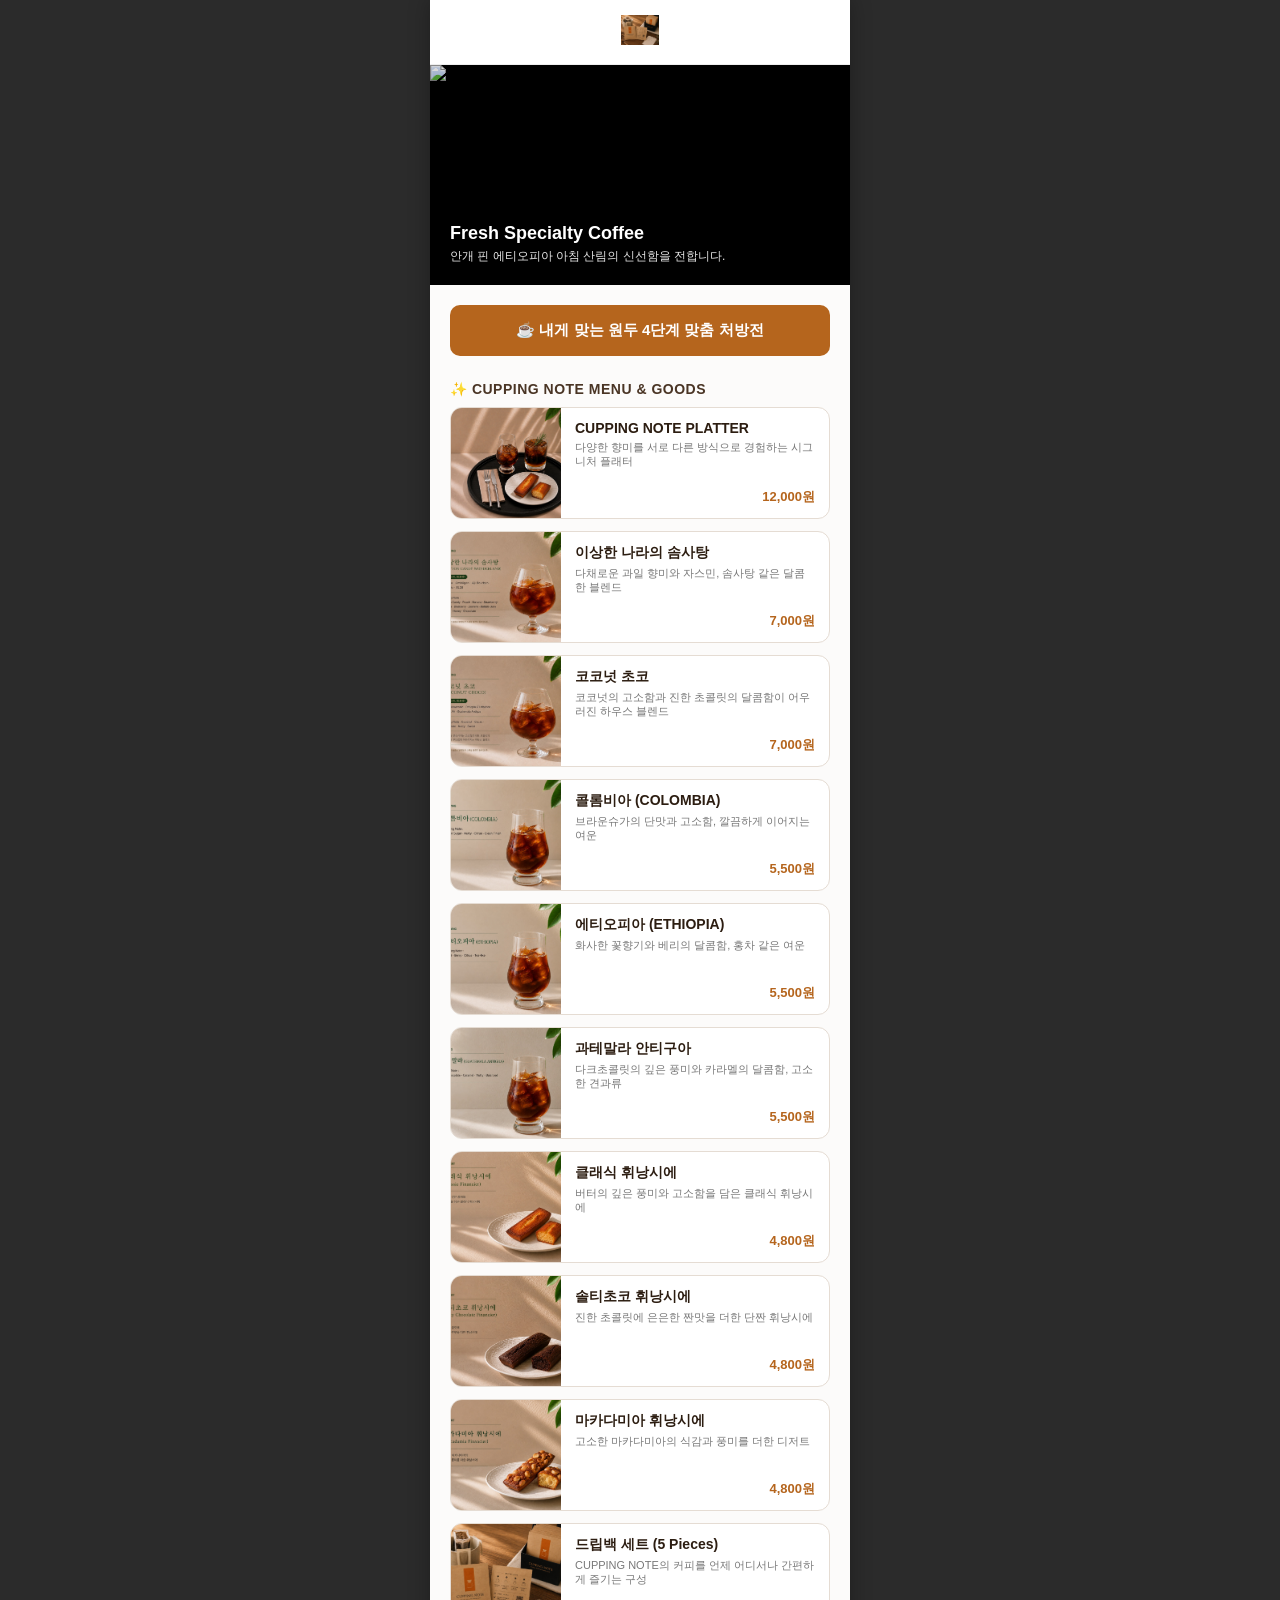
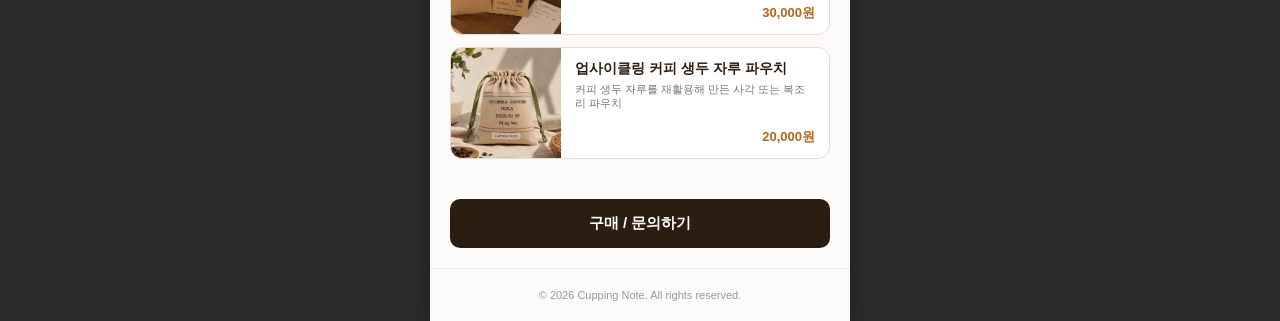
==== commit 73358765: "Update index.html" ====
--- a/index.html
+++ b/index.html
@@ -11,7 +11,7 @@
     <div class="mobile-container">
         <!-- 상단 로고 영역 -->
         <header>
-            <img src="img/logo.png" alt="CUPPING NOTE" class="top-logo">
+            <img src="img/KakaoTalk_20260820_190705199.jpg" alt="CUPPING NOTE" class="top-logo">
         </header>
 
         <!-- 감성 슬라이더 영역 -->
@@ -82,7 +82,7 @@
             <!-- 브루잉: 콜롬비아 -->
             <div class="product-card" onclick="location.href='detail.html?item=colombia'">
                 <div class="product-img-box">
-                    <img src="img/KakaoTalk_20260821_165741432_02_2.jpg" alt="콜롬비아">
+                    <img src="img/KakaoTalk_20260821_161745910_02.jpg" alt="콜롬비아">
                 </div>
                 <div class="product-info">
                     <div>
@@ -96,7 +96,7 @@
             <!-- 브루잉: 에티오피아 -->
             <div class="product-card" onclick="location.href='detail.html?item=ethiopia'">
                 <div class="product-img-box">
-                    <img src="img/KakaoTalk_20260821_165741432_02.jpg" alt="에티오피아">
+                    <img src="img/KakaoTalk_20260821_161745910_06.jpg" alt="에티오피아">
                 </div>
                 <div class="product-info">
                     <div>
@@ -110,7 +110,7 @@
             <!-- 브루잉: 과테말라 -->
             <div class="product-card" onclick="location.href='detail.html?item=guatemala'">
                 <div class="product-img-box">
-                    <img src="img/KakaoTalk_20260821_165741432_2.jpg" alt="과테말라 안티구아">
+                    <img src="img/KakaoTalk_20260821_161745910_04.jpg" alt="과테말라 안티구아">
                 </div>
                 <div class="product-info">
                     <div>
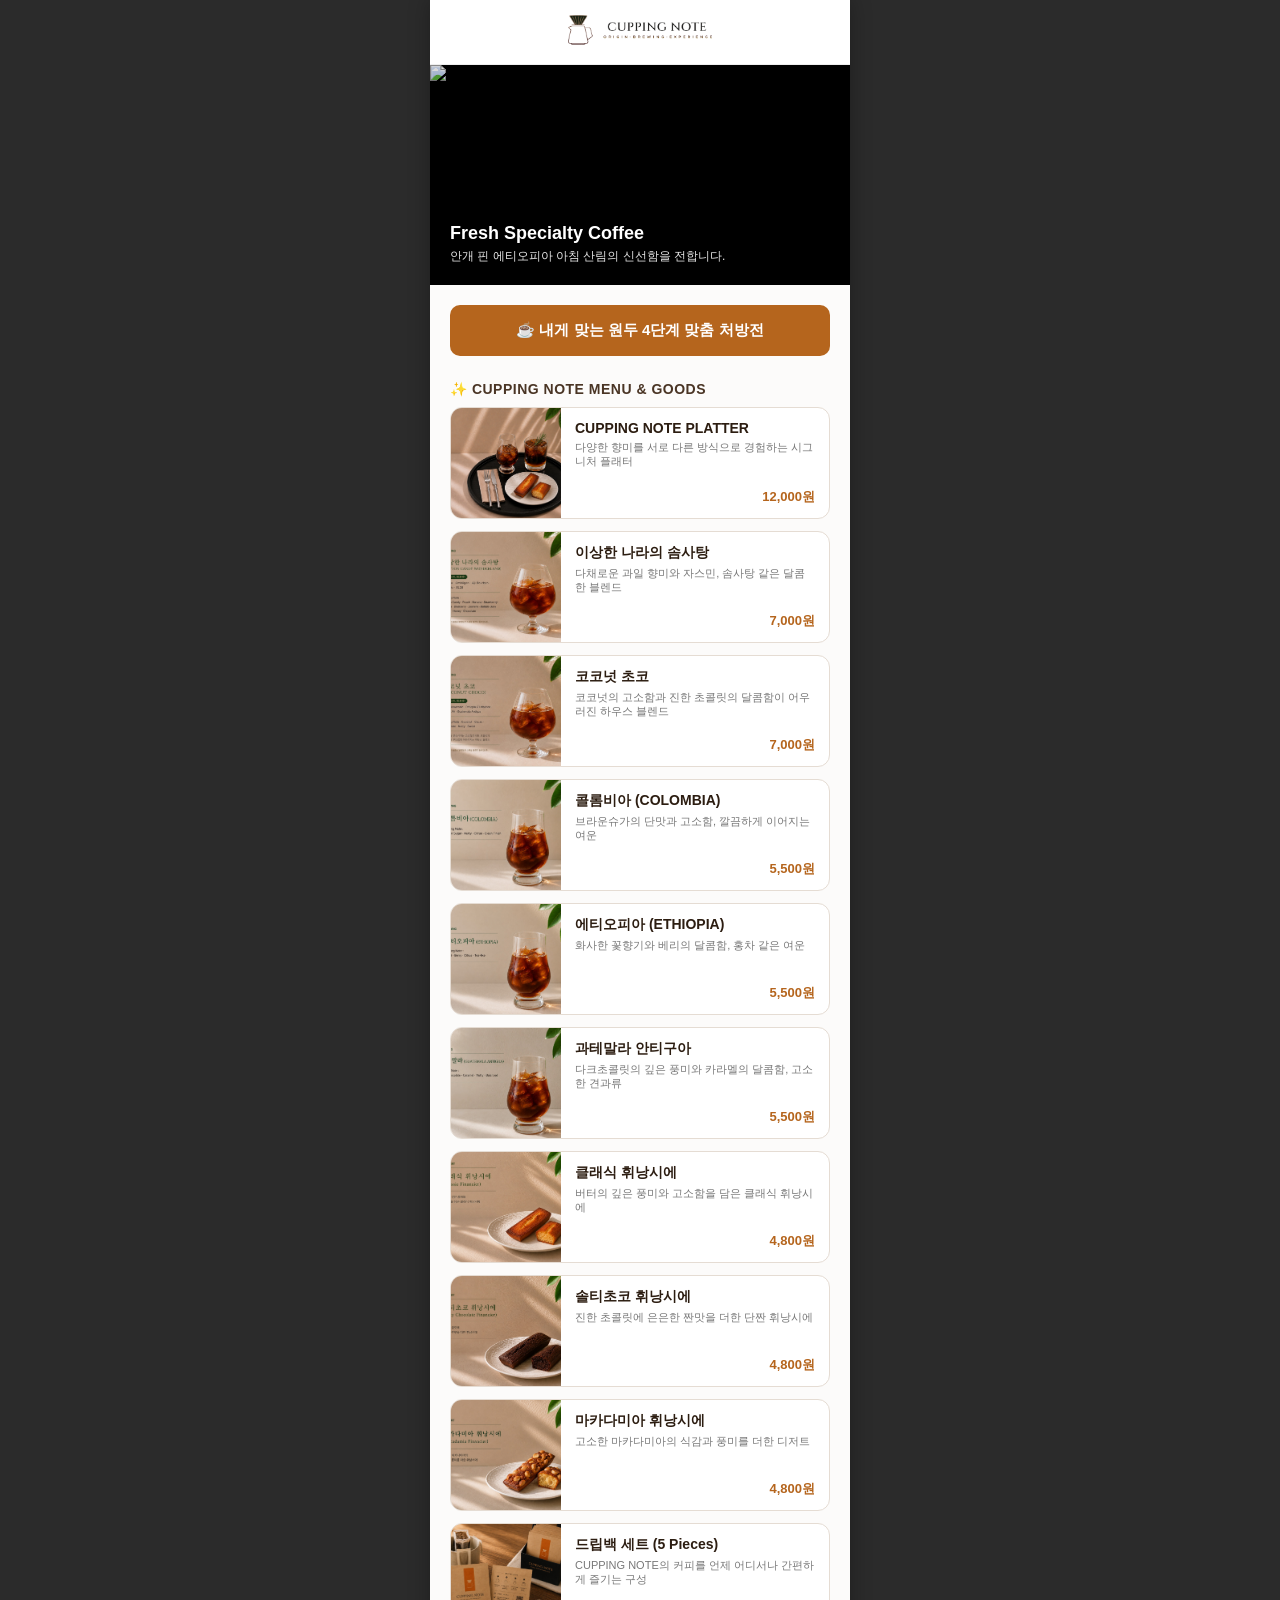
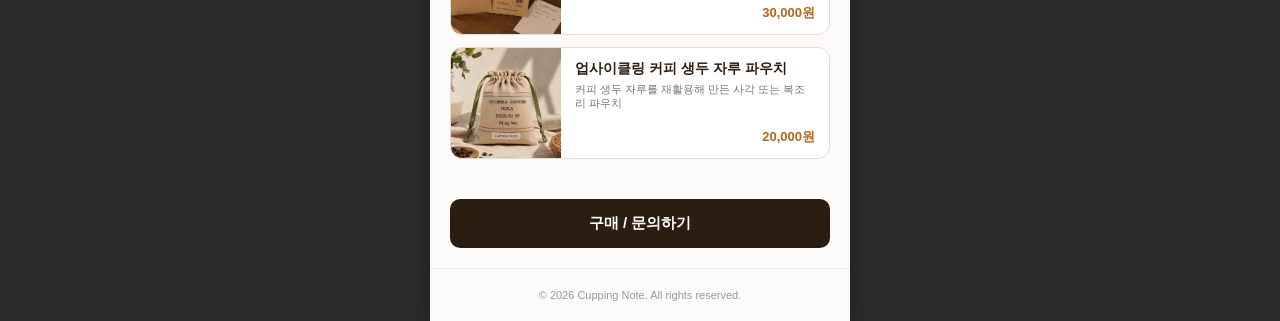
==== commit f0828079: "Update index.html" ====
--- a/index.html
+++ b/index.html
@@ -11,7 +11,7 @@
     <div class="mobile-container">
         <!-- 상단 로고 영역 -->
         <header>
-            <img src="img/KakaoTalk_20260820_190705199.jpg" alt="CUPPING NOTE" class="top-logo">
+            <img src="img/logo.png" alt="CUPPING NOTE" class="top-logo">
         </header>
 
         <!-- 감성 슬라이더 영역 -->
